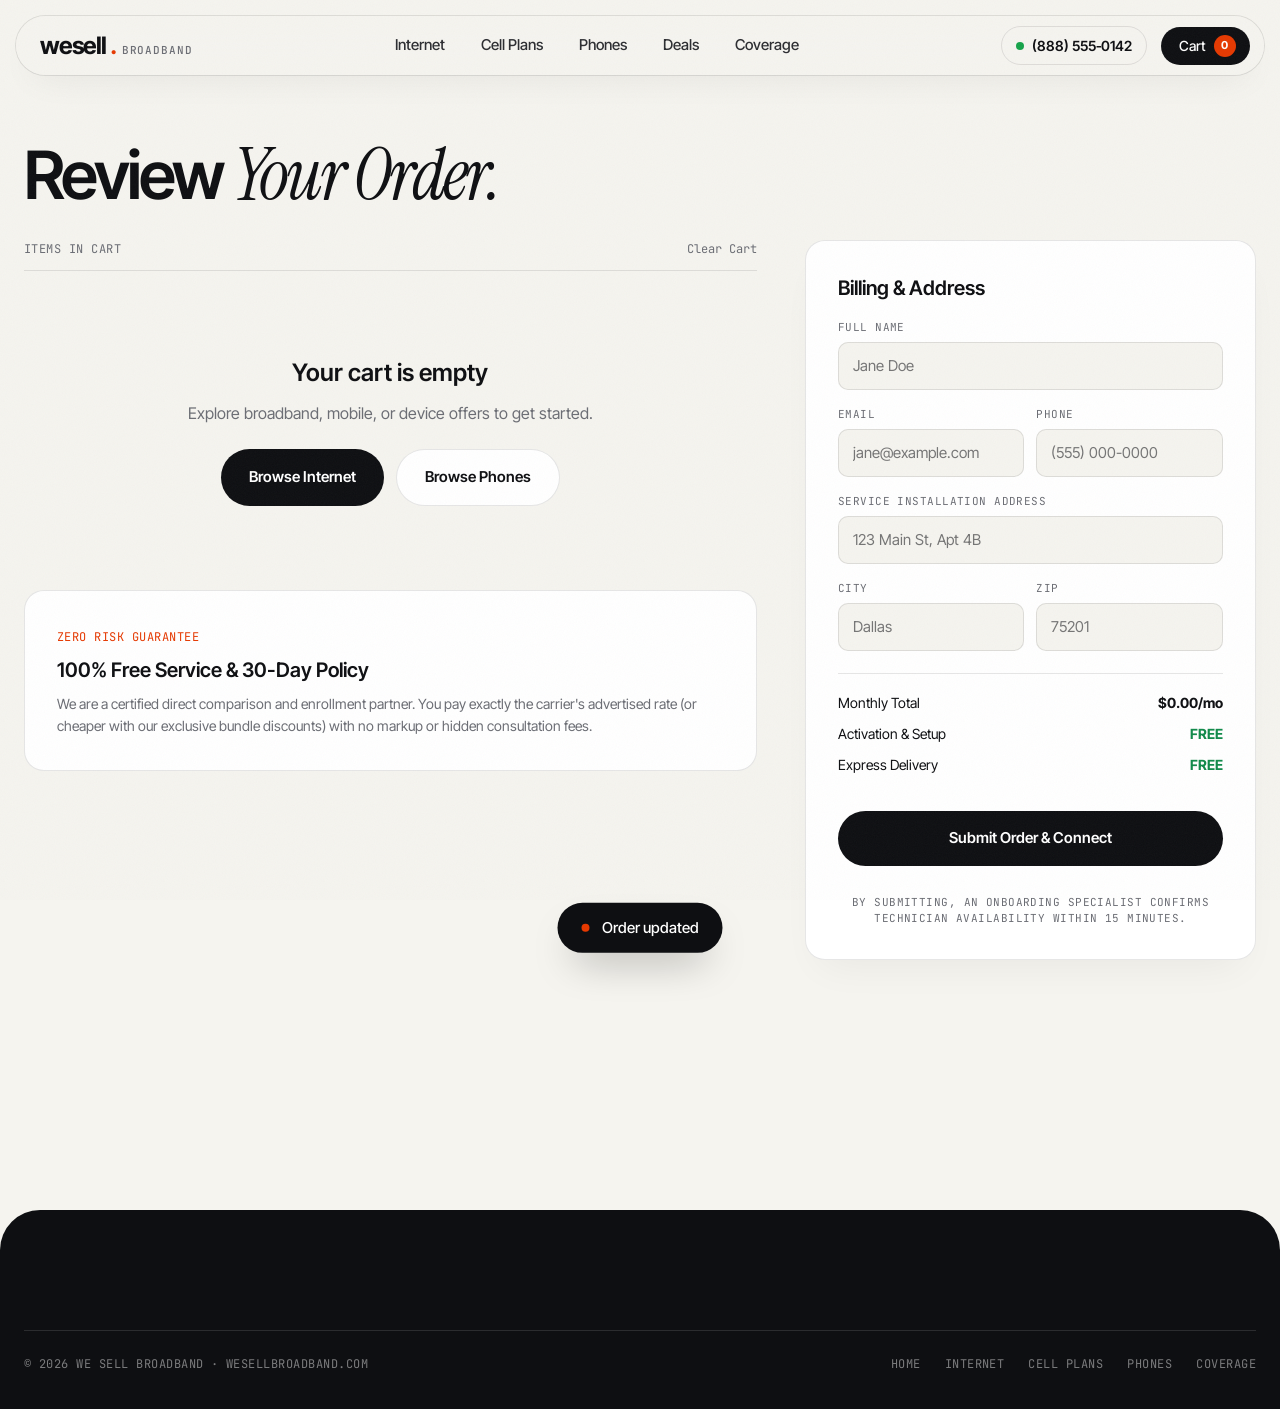
==== cart.html @ f15fb840 "Add full multi-page architecture: internet, mobile, phones, deals, coverage, and persistent checkout" ====
<!doctype html>
<html lang="en">
<head>
  <meta charset="utf-8">
  <meta name="viewport" content="width=device-width, initial-scale=1">
  <title>Your Order & Checkout | We Sell Broadband</title>
  <meta name="description" content="Review your selected internet, cell phone, and device orders. Complete online setup with free express shipping and zero activation fees.">
  <link rel="preconnect" href="https://fonts.googleapis.com">
  <link rel="preconnect" href="https://fonts.gstatic.com" crossorigin>
  <link href="https://fonts.googleapis.com/css2?family=Instrument+Serif:ital@0;1&family=Inter+Tight:wght@400;500;600;700&family=JetBrains+Mono:wght@400;500&display=swap" rel="stylesheet">
  <link rel="stylesheet" href="styles.css">
</head>
<body>
  <div class="cursor" aria-hidden="true"></div>

  <!-- NAV -->
  <header class="nav">
    <a class="logo" href="index.html" aria-label="We Sell Broadband home">wesell<span>.</span><small class="mono">broadband</small></a>
    <nav class="nav-links">
      <a href="internet.html">Internet</a>
      <a href="mobile.html">Cell Plans</a>
      <a href="phones.html">Phones</a>
      <a href="deals.html">Deals</a>
      <a href="coverage.html">Coverage</a>
    </nav>
    <div class="nav-actions">
      <a href="tel:+18885550142" class="call-link"><span class="live-dot"></span>(888) 555‑0142</a>
      <a href="cart.html" class="cart-btn active" aria-label="Cart"><span>Cart</span> <span class="cart-count">0</span></a>
    </div>
  </header>

  <main>
    <section class="section" style="padding-top: 140px; min-height: 85vh;">
      <div class="container">
        <h1 class="h2" style="margin-bottom: 30px;">Review <span class="serif">Your Order.</span></h1>
        
        <div class="checkout-grid">
          <!-- CART ITEMS -->
          <div class="cart-items-wrapper">
            <div class="cart-head mono">
              <span>Items In Cart</span>
              <button id="clearCartBtn" style="color:var(--muted); font-size:12px; cursor:pointer;">Clear Cart</button>
            </div>
            
            <div id="cartItemsList" class="cart-items-list"></div>
            
            <div id="cartEmptyState" class="cart-empty" style="display:none; text-align:center; padding: 60px 20px;">
              <h3 style="font-size:24px; font-weight:600; margin-bottom:10px;">Your cart is empty</h3>
              <p style="color:var(--muted); margin-bottom:24px;">Explore broadband, mobile, or device offers to get started.</p>
              <div style="display:flex; justify-content:center; gap:12px;">
                <a href="internet.html" class="btn btn-ink"><span>Browse Internet</span></a>
                <a href="phones.html" class="btn btn-light"><span>Browse Phones</span></a>
              </div>
            </div>

            <div class="guarantee-box">
              <span class="mono accent">Zero Risk Guarantee</span>
              <h4>100% Free Service & 30-Day Policy</h4>
              <p>We are a certified direct comparison and enrollment partner. You pay exactly the carrier's advertised rate (or cheaper with our exclusive bundle discounts) with no markup or hidden consultation fees.</p>
            </div>
          </div>

          <!-- CHECKOUT FORM & SUMMARY -->
          <div class="checkout-sidebar">
            <div class="checkout-card">
              <h3 style="font-size:20px; font-weight:600; margin-bottom:16px;">Billing & Address</h3>
              
              <form id="orderForm" class="checkout-form">
                <div class="input-group">
                  <label class="mono">Full Name</label>
                  <input type="text" required placeholder="Jane Doe">
                </div>
                <div class="input-row">
                  <div class="input-group">
                    <label class="mono">Email</label>
                    <input type="email" required placeholder="jane@example.com">
                  </div>
                  <div class="input-group">
                    <label class="mono">Phone</label>
                    <input type="tel" required placeholder="(555) 000-0000">
                  </div>
                </div>
                <div class="input-group">
                  <label class="mono">Service Installation Address</label>
                  <input type="text" required placeholder="123 Main St, Apt 4B">
                </div>
                <div class="input-row">
                  <div class="input-group">
                    <label class="mono">City</label>
                    <input type="text" required placeholder="Dallas">
                  </div>
                  <div class="input-group">
                    <label class="mono">ZIP</label>
                    <input type="text" required placeholder="75201" maxlength="5">
                  </div>
                </div>

                <div class="order-summary-box">
                  <div class="sum-row"><span>Monthly Total</span><b id="cartMonthlyTotal">$0.00/mo</b></div>
                  <div class="sum-row"><span>Activation & Setup</span><b style="color:var(--green);">FREE</b></div>
                  <div class="sum-row"><span>Express Delivery</span><b style="color:var(--green);">FREE</b></div>
                </div>

                <button type="submit" class="btn btn-ink full" style="margin-top:20px;">
                  <span>Submit Order & Connect</span>
                </button>
                <p class="mono muted" style="font-size:11px; text-align:center; margin-top:12px;">By submitting, an onboarding specialist confirms technician availability within 15 minutes.</p>
              </form>
            </div>
          </div>
        </div>
      </div>
    </section>
  </main>

  <!-- FOOTER -->
  <footer class="cta">
    <div class="container">
      <div class="footer-row mono">
        <span>© 2026 We Sell Broadband · wesellbroadband.com</span>
        <nav>
          <a href="index.html">Home</a>
          <a href="internet.html">Internet</a>
          <a href="mobile.html">Cell Plans</a>
          <a href="phones.html">Phones</a>
          <a href="coverage.html">Coverage</a>
        </nav>
      </div>
    </div>
  </footer>

  <div class="toast" role="status"><i></i><span id="toastText">Order updated</span></div>
  <script src="app.js"></script>
</body>
</html>
---- styles.css ----
:root {
  --bg: #F5F4EF;
  --bg-card: #FFFFFF;
  --ink: #0E0F12;
  --ink-secondary: #2C2D31;
  --muted: #6B6D74;
  --line: rgba(14, 15, 18, 0.1);
  --line-light: rgba(14, 15, 18, 0.05);
  --accent: #E63900;
  --accent-soft: rgba(230, 57, 0, 0.08);
  --accent-glow: rgba(230, 57, 0, 0.25);
  --blue: #1D58F6;
  --green: #108A4A;
  --ease: cubic-bezier(0.16, 1, 0.3, 1);
  --ease-bounce: cubic-bezier(0.34, 1.56, 0.64, 1);
  --r: 20px;
  --r-sm: 12px;
}

* { box-sizing: border-box; margin: 0; padding: 0; }
html { -webkit-font-smoothing: antialiased; scroll-behavior: smooth; }
body {
  background: var(--bg);
  color: var(--ink);
  font-family: 'Inter Tight', system-ui, -apple-system, sans-serif;
  font-size: 16px;
  line-height: 1.5;
  overflow-x: hidden;
}

body::after {
  content: ''; position: fixed; inset: 0; pointer-events: none; z-index: 999; opacity: 0.04;
  background-image: url("data:image/svg+xml,%3Csvg xmlns='http://www.w3.org/2000/svg' width='160' height='160'%3E%3Cfilter id='n'%3E%3CfeTurbulence type='fractalNoise' baseFrequency='.9' numOctaves='2' stitchTiles='stitch'/%3E%3C/filter%3E%3Crect width='100%25' height='100%25' filter='url(%23n)'/%3E%3C/svg%3E");
}

a { color: inherit; text-decoration: none; }
button { font: inherit; color: inherit; background: none; border: 0; cursor: pointer; }
input { font: inherit; color: inherit; }
::selection { background: var(--accent); color: #fff; }

.container { width: min(1280px, 100% - 48px); margin-inline: auto; }
.mono { font-family: 'JetBrains Mono', monospace; font-size: 12px; letter-spacing: 0.04em; text-transform: uppercase; }
.serif { font-family: 'Instrument Serif', Georgia, serif; font-style: italic; font-weight: 400; }
.muted { color: var(--muted); }
.accent { color: var(--accent); }

.eyebrow { display: inline-flex; align-items: center; gap: 10px; color: var(--muted); margin-bottom: 20px; }
.live-dot { width: 8px; height: 8px; border-radius: 50%; background: #16a34a; box-shadow: 0 0 0 0 rgba(22, 163, 74, 0.4); animation: pulse 2.2s infinite; }
@keyframes pulse {
  0% { box-shadow: 0 0 0 0 rgba(22, 163, 74, 0.5); }
  70% { box-shadow: 0 0 0 10px rgba(22, 163, 74, 0); }
  100% { box-shadow: 0 0 0 0 rgba(22, 163, 74, 0); }
}

[data-reveal] {
  opacity: 0;
  transform: translateY(28px);
  transition: opacity 0.85s var(--ease), transform 0.85s var(--ease);
  transition-delay: var(--d, 0s);
}
[data-reveal].in { opacity: 1; transform: translateY(0); }

.cursor {
  position: fixed; top: 0; left: 0; width: 10px; height: 10px; border-radius: 50%;
  background: var(--accent); pointer-events: none; z-index: 500; opacity: 0;
  transition: width 0.35s var(--ease), height 0.35s var(--ease), background 0.3s;
  mix-blend-mode: multiply;
}
.cursor.big { width: 44px; height: 44px; background: rgba(230, 57, 0, 0.15); mix-blend-mode: normal; }
@media (pointer: coarse) { .cursor { display: none; } }

/* ---------- NAV ---------- */
.nav {
  position: fixed; top: 16px; left: 50%; transform: translateX(-50%); z-index: 100;
  width: min(1280px, 100% - 32px); display: flex; align-items: center; justify-content: space-between;
  padding: 10px 14px 10px 24px; border-radius: 999px;
  background: rgba(245, 244, 239, 0.7);
  backdrop-filter: blur(16px); -webkit-backdrop-filter: blur(16px);
  box-shadow: 0 0 0 1px var(--line), 0 16px 36px -16px rgba(0, 0, 0, 0.08);
  transition: transform 0.5s var(--ease), background 0.3s;
}
.nav.hidden { transform: translate(-50%, -150%); }
.logo { font-weight: 700; font-size: 24px; letter-spacing: -0.05em; display: inline-flex; align-items: baseline; gap: 4px; }
.logo span { color: var(--accent); }
.logo small { font-size: 11px; color: var(--muted); font-weight: 500; letter-spacing: 0.08em; padding-left: 2px; }
.nav-links { display: flex; gap: 4px; }
.nav-links a { padding: 8px 16px; border-radius: 999px; font-weight: 500; font-size: 15px; color: var(--ink-secondary); transition: all 0.2s; }
.nav-links a:hover, .nav-links a.active { background: rgba(14, 15, 18, 0.06); color: var(--ink); font-weight: 600; }
.nav-actions { display: flex; align-items: center; gap: 14px; }
.call-link { display: inline-flex; align-items: center; gap: 8px; font-size: 14px; font-weight: 600; color: var(--ink); padding: 8px 14px; border-radius: 999px; border: 1px solid var(--line); transition: border-color 0.2s, background 0.2s; }
.call-link:hover { border-color: var(--ink); background: rgba(14, 15, 18, 0.04); }
.cart-btn { display: inline-flex; align-items: center; gap: 8px; background: var(--ink); color: #fff; padding: 8px 14px 8px 18px; border-radius: 999px; font-weight: 500; font-size: 14px; transition: transform 0.2s; }
.cart-btn:hover { transform: scale(1.02); }
.cart-count { display: inline-grid; place-items: center; min-width: 22px; height: 22px; border-radius: 999px; background: var(--accent); color: #fff; font-size: 11px; font-weight: 700; }
.cart-count.bump { animation: bump 0.5s var(--ease-bounce); }
@keyframes bump { 50% { transform: scale(1.6); } }

/* ---------- BUTTONS ---------- */
.btn {
  display: inline-flex; align-items: center; justify-content: center; gap: 10px;
  padding: 16px 28px; border-radius: 999px; font-weight: 600; font-size: 15px; white-space: nowrap;
  position: relative; overflow: hidden; isolation: isolate;
  transition: transform 0.3s var(--ease), box-shadow 0.3s var(--ease), color 0.3s;
}
.btn::before {
  content: ''; position: absolute; inset: 0; z-index: -1;
  background: var(--accent); border-radius: inherit;
  transform: translateY(102%); transition: transform 0.45s var(--ease);
}
.btn:hover::before { transform: translateY(0); }
.btn-ink { background: var(--ink); color: #fff; }
.btn-ink:hover { color: #fff; box-shadow: 0 12px 28px -10px rgba(0, 0, 0, 0.35); }
.btn-light { background: #fff; color: var(--ink); border: 1px solid var(--line); }
.btn-light:hover { color: #fff; border-color: var(--accent); }
.btn-ghost { background: transparent; color: #fff; border: 1px solid rgba(255, 255, 255, 0.25); }
.btn-ghost:hover { border-color: #fff; background: rgba(255, 255, 255, 0.08); }
.btn.full { width: 100%; }
.btn.added::before { transform: translateY(0); background: var(--green); }
.btn.added { color: #fff; }

/* ---------- PAGE HEROS ---------- */
.page-hero { padding: 160px 0 60px; }
.page-hero .h1 { font-size: clamp(48px, 6.8vw, 96px); line-height: 0.96; letter-spacing: -0.05em; font-weight: 600; margin: 6px 0 24px; }
.page-hero .lead { font-size: 20px; line-height: 1.5; color: var(--muted); max-width: 680px; margin-bottom: 32px; }

/* Hero Section */
.hero { padding: 150px 0 80px; min-height: 92vh; display: flex; align-items: center; }
.hero-title { font-size: clamp(52px, 8.8vw, 138px); line-height: 0.94; letter-spacing: -0.055em; font-weight: 600; margin: 4px 0 44px; }
.hero-title .line { display: block; overflow: hidden; padding-bottom: 0.08em; }
.hero-title .w { display: inline-block; transform: translateY(115%); transition: transform 1.1s var(--ease); }
.hero-title .line:nth-child(2) .w { transition-delay: 0.12s; }
.loaded .hero-title .w { transform: translateY(0); }

.rotator {
  position: relative; display: inline-block; line-height: 1; white-space: nowrap;
  color: var(--accent); font-size: 1.08em;
  clip-path: inset(-0.1em -0.3em -0.15em -0.1em);
  transition: width 0.65s var(--ease);
}
.rot-sizer { visibility: hidden; display: inline-block; width: 0; overflow: visible; }
.rotator .rw { position: absolute; left: 0; top: 0; white-space: nowrap; padding-right: 0.06em; transform: translateY(115%); transition: transform 0.75s var(--ease); }
.rotator .rw.is-active { transform: translateY(0); }
.rotator .rw.is-exit { transform: translateY(-115%); }
.rotator .rw:not(.is-active):not(.is-exit) { transition: none; }

.hero-grid { display: grid; grid-template-columns: 1.15fr 0.85fr; gap: 56px; align-items: center; }
.lead { font-size: 20px; line-height: 1.5; color: var(--muted); max-width: 520px; margin-bottom: 30px; font-weight: 400; }
.address {
  display: flex; align-items: center; gap: 8px; max-width: 580px;
  background: var(--bg-card); border: 1px solid var(--line); border-radius: 999px; padding: 7px;
  box-shadow: 0 16px 36px -16px rgba(0, 0, 0, 0.08);
  transition: box-shadow 0.3s, border-color 0.3s;
}
.address.address-lg { max-width: 680px; }
.address:focus-within { border-color: var(--ink); box-shadow: 0 0 0 4px var(--accent-glow), 0 20px 40px -16px rgba(0,0,0,0.12); }
.address .pin { margin-left: 14px; color: var(--accent); flex-shrink: 0; }
.address input { flex: 1; min-width: 0; border: 0; background: transparent; padding: 0 14px; outline: none; font-size: 16px; font-weight: 500; }
.address input::placeholder { color: #9C9EA4; font-weight: 400; }
.hero-proof { display: flex; flex-wrap: wrap; gap: 10px; color: var(--muted); margin-top: 18px; }
.hero-proof span { border: 1px solid var(--line); background: rgba(255, 255, 255, 0.6); border-radius: 999px; padding: 6px 14px; font-size: 11px; }

/* Results card */
.results-card {
  background: var(--ink); color: #fff; border-radius: 28px; padding: 28px;
  position: relative; overflow: hidden; box-shadow: 0 30px 60px -20px rgba(0, 0, 0, 0.4);
}
.results-card::before {
  content: ''; position: absolute; width: 280px; height: 280px; right: -70px; top: -100px;
  background: radial-gradient(circle, var(--accent-glow), transparent 70%); pointer-events: none;
}
.rc-head { display: flex; justify-content: space-between; align-items: center; color: rgba(255, 255, 255, 0.6); margin-bottom: 12px; }
.rc-head b { color: #fff; }
.rc-bar { height: 3px; background: rgba(255, 255, 255, 0.1); border-radius: 3px; overflow: hidden; margin-bottom: 20px; }
.rc-bar i { display: block; height: 100%; width: 35%; background: var(--accent); border-radius: 3px; animation: rcScan 2.4s ease-in-out infinite alternate; }
@keyframes rcScan { 0% { transform: translateX(0); width: 25%; } 100% { transform: translateX(250%); width: 45%; } }
.rc-list { display: grid; gap: 10px; }
.rc-item {
  display: flex; align-items: center; justify-content: space-between;
  background: rgba(255, 255, 255, 0.06); border: 1px solid rgba(255, 255, 255, 0.08);
  border-radius: 16px; padding: 14px 16px; transition: background 0.2s, transform 0.2s;
  animation: rcIn 0.5s var(--ease) backwards; animation-delay: calc(var(--i) * 80ms);
}
@keyframes rcIn { from { opacity: 0; transform: translateY(16px); } }
.rc-item:hover { background: rgba(255, 255, 255, 0.12); transform: translateX(4px); }
.rc-prov { display: flex; align-items: center; gap: 12px; }
.rc-badge { width: 36px; height: 36px; border-radius: 10px; background: #fff; color: var(--ink); display: grid; place-items: center; font-weight: 700; font-size: 13px; }
.rc-name { font-weight: 600; font-size: 15px; }
.rc-sub { font-size: 12px; color: rgba(255, 255, 255, 0.5); }
.rc-price { text-align: right; }
.rc-price b { font-size: 18px; font-weight: 600; }
.rc-price span { font-size: 12px; color: rgba(255, 255, 255, 0.5); }

/* Marquee */
.marquee { border-block: 1px solid var(--line); overflow: hidden; padding: 22px 0; background: rgba(255, 255, 255, 0.4); }
.marquee-track { display: flex; width: max-content; animation: marq 42s linear infinite; }
.marquee:hover .marquee-track { animation-play-state: paused; }
.marquee-track span {
  display: inline-flex; align-items: center;
  font-size: clamp(22px, 2.8vw, 38px); font-weight: 500; letter-spacing: -0.03em;
  white-space: nowrap; padding-right: 48px; color: var(--ink-secondary);
}
.marquee-track span::after { content: '✦'; color: var(--accent); font-size: 0.5em; margin-left: 48px; }
@keyframes marq { to { transform: translateX(-50%); } }

/* Section & Comparison */
.section { padding: 130px 0; }
.section-head { display: flex; justify-content: space-between; align-items: flex-end; gap: 32px; flex-wrap: wrap; margin-bottom: 48px; }
.h2 { font-size: clamp(38px, 5.2vw, 80px); line-height: 0.98; letter-spacing: -0.045em; font-weight: 600; max-width: 14ch; }
.h2 .serif { font-size: 1.08em; }

.compare-tools { display: flex; justify-content: space-between; align-items: center; gap: 20px; flex-wrap: wrap; margin-bottom: 24px; }
.chips { display: flex; gap: 8px; flex-wrap: wrap; }
.chip { padding: 8px 16px; border-radius: 999px; font-size: 14px; font-weight: 500; background: var(--bg-card); border: 1px solid var(--line); transition: all 0.2s; }
.chip:hover { border-color: var(--ink); }
.chip.on { background: var(--ink); color: #fff; border-color: var(--ink); }

.sort { display: flex; align-items: center; gap: 8px; color: var(--muted); font-size: 12px; }
.sort button { padding: 6px 12px; border-radius: 999px; border: 1px solid transparent; color: var(--muted); transition: all 0.2s; }
.sort button:hover { color: var(--ink); }
.sort button.on { color: var(--ink); border-color: var(--line); background: var(--bg-card); font-weight: 600; }

.rows-head {
  display: grid; grid-template-columns: 2.2fr 1fr 1.3fr 1.2fr 1.2fr; gap: 16px;
  padding: 12px 24px; color: var(--muted); font-size: 11px; border-bottom: 1px solid var(--line);
}
.rows { display: grid; gap: 10px; margin-top: 10px; }
.row-card {
  display: grid; grid-template-columns: 2.2fr 1fr 1.3fr 1.2fr 1.2fr; gap: 16px; align-items: center;
  background: var(--bg-card); border: 1px solid var(--line); border-radius: var(--r-sm);
  padding: 22px 24px; transition: transform 0.3s var(--ease), box-shadow 0.3s var(--ease), border-color 0.2s;
  animation: rowIn 0.5s var(--ease) backwards; animation-delay: calc(var(--i) * 50ms);
}
@keyframes rowIn { from { opacity: 0; transform: translateY(14px); } }
.row-card:hover { transform: translateY(-2px); box-shadow: 0 16px 36px -12px rgba(0, 0, 0, 0.08); border-color: rgba(14, 15, 18, 0.2); }
.row-card.highlight { border-color: var(--accent); background: linear-gradient(to right, #fff, rgba(230, 57, 0, 0.02)); }

.prov-cell { display: flex; align-items: center; gap: 16px; }
.prov-logo {
  width: 44px; height: 44px; border-radius: 12px; background: var(--bg);
  border: 1px solid var(--line); display: grid; place-items: center;
  font-weight: 700; font-size: 15px; color: var(--ink); flex-shrink: 0;
}
.prov-meta h3 { font-size: 18px; font-weight: 600; letter-spacing: -0.02em; display: flex; align-items: center; gap: 8px; }
.badge-tag { font-size: 11px; padding: 2px 8px; border-radius: 999px; background: var(--accent); color: #fff; font-weight: 600; }
.prov-meta p { font-size: 13px; color: var(--muted); }
.type-cell { font-size: 14px; font-weight: 500; color: var(--ink-secondary); }
.speed-cell b { font-size: 18px; font-weight: 600; letter-spacing: -0.02em; }
.speed-cell span { display: block; font-size: 12px; color: var(--muted); }
.price-cell b { font-size: 26px; font-weight: 600; letter-spacing: -0.04em; }
.price-cell span { font-size: 13px; color: var(--muted); }
.action-cell { display: flex; justify-content: flex-end; }
.fine { margin-top: 24px; color: var(--muted); font-size: 11px; text-align: center; }

/* Phone Catalog Page Grid */
.phones-grid-page {
  display: grid; grid-template-columns: repeat(auto-fill, minmax(320px, 1fr)); gap: 24px;
}
.phones-grid-page .phone-card {
  width: 100%; background: var(--bg-card); color: var(--ink); border: 1px solid var(--line);
}
.phones-grid-page .phone-card:hover { box-shadow: 0 20px 40px -16px rgba(0, 0, 0, 0.1); border-color: var(--ink); }
.phones-grid-page .phone-card .brand { color: var(--muted); }
.phones-grid-page .phone-card .phone-price span { color: var(--muted); }
.phones-grid-page .phone-card .btn-light { background: var(--ink); color: #fff; border: 0; }

/* Horizontal Phones section (Homepage) */
.phones { position: relative; background: var(--ink); color: #fff; }
.phones-sticky { position: sticky; top: 0; height: 100vh; overflow: hidden; display: flex; flex-direction: column; justify-content: center; gap: 40px; }
.phones-head { display: flex; justify-content: space-between; align-items: flex-end; gap: 40px; }
.phones .eyebrow { color: rgba(255, 255, 255, 0.5); }
.phones-meta { display: grid; gap: 12px; justify-items: end; color: rgba(255, 255, 255, 0.5); }
.progress { width: 220px; height: 2px; background: rgba(255, 255, 255, 0.15); overflow: hidden; border-radius: 2px; }
.progress span { display: block; height: 100%; background: var(--accent); transform-origin: left; transform: scaleX(0); }
.phones-track { display: flex; gap: 20px; width: max-content; padding-left: max(24px, calc((100vw - 1280px) / 2)); padding-right: 24px; will-change: transform; }
.phone-card {
  width: 330px; flex: none; background: #18191C; border: 1px solid rgba(255, 255, 255, 0.08);
  border-radius: var(--r); overflow: hidden; transition: border-color 0.3s, transform 0.4s var(--ease);
}
.phone-card:hover { border-color: rgba(255, 255, 255, 0.25); }
.phone-stage {
  height: 290px; display: grid; place-items: center; position: relative; perspective: 900px;
  background: radial-gradient(circle at 50% 62%, color-mix(in srgb, var(--body) 40%, transparent), transparent 62%);
  transition: background 0.6s;
}
.phone-float { animation: float 6s ease-in-out infinite; }
.phone-card:nth-child(2n) .phone-float { animation-delay: -3s; }
@keyframes float { 50% { transform: translateY(-10px); } }
.phone {
  width: 128px; height: 254px; border-radius: 30px; padding: 6px; background: var(--body);
  box-shadow: inset 0 0 0 1.5px rgba(255, 255, 255, 0.28), inset 0 -8px 16px rgba(0, 0, 0, 0.2), 0 40px 50px -24px rgba(0, 0, 0, 0.8);
  transform: rotateY(var(--ry, -14deg)) rotateX(var(--rx, 4deg));
  transition: transform 0.5s var(--ease), background 0.6s;
}
.screen { width: 100%; height: 100%; border-radius: 24px; position: relative; overflow: hidden; background: linear-gradient(165deg, var(--s1), var(--s2)); }
.screen::after { content: ''; position: absolute; inset: 0; background: linear-gradient(115deg, rgba(255, 255, 255, 0.28), transparent 42%); }
.island { position: absolute; top: 8px; left: 50%; transform: translateX(-50%); width: 36px; height: 11px; background: #000; border-radius: 999px; z-index: 1; }
.time { position: absolute; top: 40px; width: 100%; text-align: center; color: #fff; font-weight: 600; font-size: 30px; letter-spacing: -0.04em; }
.badge { position: absolute; top: 16px; left: 16px; background: var(--accent); color: #fff; padding: 5px 10px; border-radius: 999px; z-index: 2; }
.phone-info { padding: 22px; display: grid; gap: 10px; }
.brand { color: rgba(255, 255, 255, 0.45); }
.phone-info h3 { font-size: 22px; letter-spacing: -0.03em; font-weight: 600; }
.swatches { display: flex; gap: 10px; }
.swatches button { width: 20px; height: 20px; border-radius: 50%; background: var(--c); box-shadow: 0 0 0 2px #18191C, 0 0 0 3px rgba(255, 255, 255, 0.15); transition: transform 0.2s; }
.swatches button:hover { transform: scale(1.15); }
.swatches button.on { box-shadow: 0 0 0 2px #18191C, 0 0 0 3.5px #fff; }
.phone-price { display: flex; justify-content: space-between; align-items: baseline; margin: 4px 0 8px; }
.phone-price b { font-size: 26px; letter-spacing: -0.04em; font-weight: 600; }
.phone-price span { color: rgba(255, 255, 255, 0.5); font-size: 13px; }
.phone-price .mono { font-size: 12px; }

/* Deals Grid */
.deals-grid { display: grid; grid-template-columns: repeat(auto-fit, minmax(360px, 1fr)); gap: 32px; }
.deal-card {
  background: var(--bg-card); border: 1px solid var(--line); border-radius: var(--r);
  padding: 36px 32px; position: relative; display: flex; flex-direction: column; justify-content: space-between; gap: 20px;
  transition: transform 0.3s var(--ease), box-shadow 0.3s var(--ease);
}
.deal-card:hover { transform: translateY(-4px); box-shadow: 0 20px 44px -16px rgba(0, 0, 0, 0.1); }
.deal-card.featured-deal { border-color: var(--accent); background: linear-gradient(170deg, #fff 70%, rgba(230, 57, 0, 0.05)); }
.deal-badge { position: absolute; top: 20px; right: 24px; padding: 4px 12px; border-radius: 999px; background: var(--accent); color: #fff; font-size: 11px; }
.deal-card h3 { font-size: 24px; font-weight: 600; letter-spacing: -0.03em; }
.deal-card p { color: var(--muted); font-size: 15px; line-height: 1.6; }
.deal-pricing { display: flex; gap: 24px; align-items: flex-end; padding: 16px 0; border-top: 1px solid var(--line); border-bottom: 1px solid var(--line); }
.strikethrough { text-decoration: line-through; color: var(--muted); font-size: 18px; font-weight: 500; }
.deal-price { font-size: 34px; font-weight: 700; letter-spacing: -0.04em; color: var(--accent); }
.deal-price span { font-size: 15px; font-weight: 500; color: var(--muted); }

/* Coverage Page */
.coverage-page-grid { display: grid; grid-template-columns: 1.3fr 0.8fr; gap: 48px; align-items: start; }
.map-large { position: relative; aspect-ratio: 1.3; background: var(--bg-card); border-radius: 28px; border: 1px solid var(--line); overflow: hidden; }
.coverage-details { background: var(--bg-card); border: 1px solid var(--line); border-radius: var(--r); padding: 32px; }
.network-cards { display: grid; gap: 14px; }
.net-card { padding: 18px; border: 1px solid var(--line); border-radius: 14px; }
.net-head { display: flex; justify-content: space-between; align-items: center; margin-bottom: 6px; }
.net-head b { font-size: 17px; }
.net-card p { font-size: 13px; color: var(--muted); }

/* Cart & Checkout */
.checkout-grid { display: grid; grid-template-columns: 1.3fr 0.8fr; gap: 48px; align-items: start; }
.cart-items-wrapper { display: grid; gap: 24px; }
.cart-head { display: flex; justify-content: space-between; align-items: center; padding-bottom: 12px; border-bottom: 1px solid var(--line); color: var(--muted); }
.cart-items-list { display: grid; gap: 14px; }
.cart-item-card {
  display: flex; justify-content: space-between; align-items: center;
  background: var(--bg-card); border: 1px solid var(--line); border-radius: 16px; padding: 20px 24px;
}
.cart-item-info h4 { font-size: 18px; font-weight: 600; }
.cart-item-info span { font-size: 13px; color: var(--muted); }
.cart-item-actions { display: flex; align-items: center; gap: 20px; }
.cart-item-actions b { font-size: 20px; font-weight: 600; }
.cart-item-del { color: #dc2626; font-size: 13px; cursor: pointer; text-decoration: underline; }

.guarantee-box { background: var(--bg-card); border: 1px solid var(--line); border-radius: var(--r); padding: 32px; }
.guarantee-box h4 { font-size: 20px; font-weight: 600; margin: 8px 0; }
.guarantee-box p { color: var(--muted); font-size: 14px; line-height: 1.6; }

.checkout-sidebar { position: sticky; top: 100px; }
.checkout-card { background: var(--bg-card); border: 1px solid var(--line); border-radius: var(--r); padding: 32px; box-shadow: 0 20px 40px -16px rgba(0,0,0,0.06); }
.checkout-form { display: grid; gap: 16px; }
.input-row { display: grid; grid-template-columns: 1fr 1fr; gap: 12px; }
.input-group label { display: block; font-size: 11px; margin-bottom: 6px; color: var(--muted); }
.input-group input {
  width: 100%; border: 1px solid var(--line); border-radius: 10px; padding: 12px 14px; font-size: 15px; background: var(--bg); outline: none; transition: border-color 0.2s;
}
.input-group input:focus { border-color: var(--ink); background: #fff; }
.order-summary-box { border-top: 1px solid var(--line); padding-top: 18px; margin-top: 6px; display: grid; gap: 10px; }
.order-summary-box .sum-row { display: flex; justify-content: space-between; font-size: 14px; }

/* Info Banner & Perks */
.info-banner { background: var(--bg-card); border: 1px solid var(--line); border-radius: var(--r); padding: 40px; }
.info-grid { display: grid; grid-template-columns: 1.2fr 0.8fr; gap: 40px; align-items: center; }
.info-badges { display: grid; gap: 14px; }
.badge-card { background: var(--bg); border: 1px solid var(--line); border-radius: 14px; padding: 16px 20px; display: flex; align-items: center; justify-content: space-between; }
.badge-card b { font-size: 22px; font-weight: 700; color: var(--accent); }
.badge-card span { font-size: 14px; font-weight: 500; }

.perks-grid { display: grid; grid-template-columns: repeat(3, 1fr); gap: 24px; }
.perk-box { background: var(--bg-card); border: 1px solid var(--line); border-radius: 18px; padding: 32px 28px; }
.perk-box h4 { font-size: 20px; font-weight: 600; margin: 10px 0 8px; }
.perk-box p { color: var(--muted); font-size: 14px; line-height: 1.6; }

/* Footer */
.cta { background: var(--ink); color: #fff; padding: 120px 0 36px; margin-top: 120px; border-radius: 40px 40px 0 0; overflow: hidden; }
.cta-row { display: flex; justify-content: space-between; align-items: flex-end; gap: 40px; flex-wrap: wrap; }
.cta-actions { display: flex; gap: 14px; flex-wrap: wrap; }
.wordmark { display: flex; overflow: hidden; font-size: clamp(100px, 24vw, 380px); font-weight: 700; letter-spacing: -0.075em; line-height: 0.78; margin: 80px 0 40px; }
.wordmark span { display: inline-block; transform: translateY(105%); transition: transform 1.2s var(--ease); }
.wordmark.in span, .wordmark span { transform: translateY(0); }
.wordmark .dot { color: var(--accent); }
.footer-row { display: flex; justify-content: space-between; gap: 20px; flex-wrap: wrap; color: rgba(255, 255, 255, 0.45); border-top: 1px solid rgba(255, 255, 255, 0.12); padding-top: 24px; font-size: 12px; }
.footer-row nav { display: flex; gap: 24px; }
.footer-row a:hover { color: #fff; }

.toast {
  position: fixed; bottom: 28px; left: 50%; z-index: 200; transform: translate(-50%, 160%);
  display: flex; align-items: center; gap: 12px; padding: 14px 24px; border-radius: 999px;
  background: var(--ink); color: #fff; font-weight: 500; font-size: 15px;
  box-shadow: 0 20px 40px -16px rgba(0, 0, 0, 0.4); transition: transform 0.5s var(--ease);
}
.toast.show { transform: translate(-50%, 0); }
.toast i { width: 8px; height: 8px; border-radius: 50%; background: var(--accent); }

@media (max-width: 1024px) {
  .nav-links { display: none; }
  .hero-grid, .coverage-page-grid, .checkout-grid, .info-grid, .perks-grid { grid-template-columns: 1fr; gap: 36px; }
  .rows-head { display: none; }
  .row-card { grid-template-columns: 1fr 1fr; gap: 16px; padding: 20px; }
  .prov-cell { grid-column: span 2; }
  .action-cell { grid-column: span 2; justify-content: stretch; }
  .action-cell .btn { width: 100%; }
}
@media (max-width: 640px) {
  .container { width: calc(100% - 32px); }
  .call-link { display: none; }
  .address { flex-direction: column; align-items: stretch; border-radius: 20px; padding: 10px; }
  .address input { padding: 12px 14px; }
  .row-card { grid-template-columns: 1fr; }
  .prov-cell, .action-cell { grid-column: span 1; }
  .input-row { grid-template-columns: 1fr; }
}
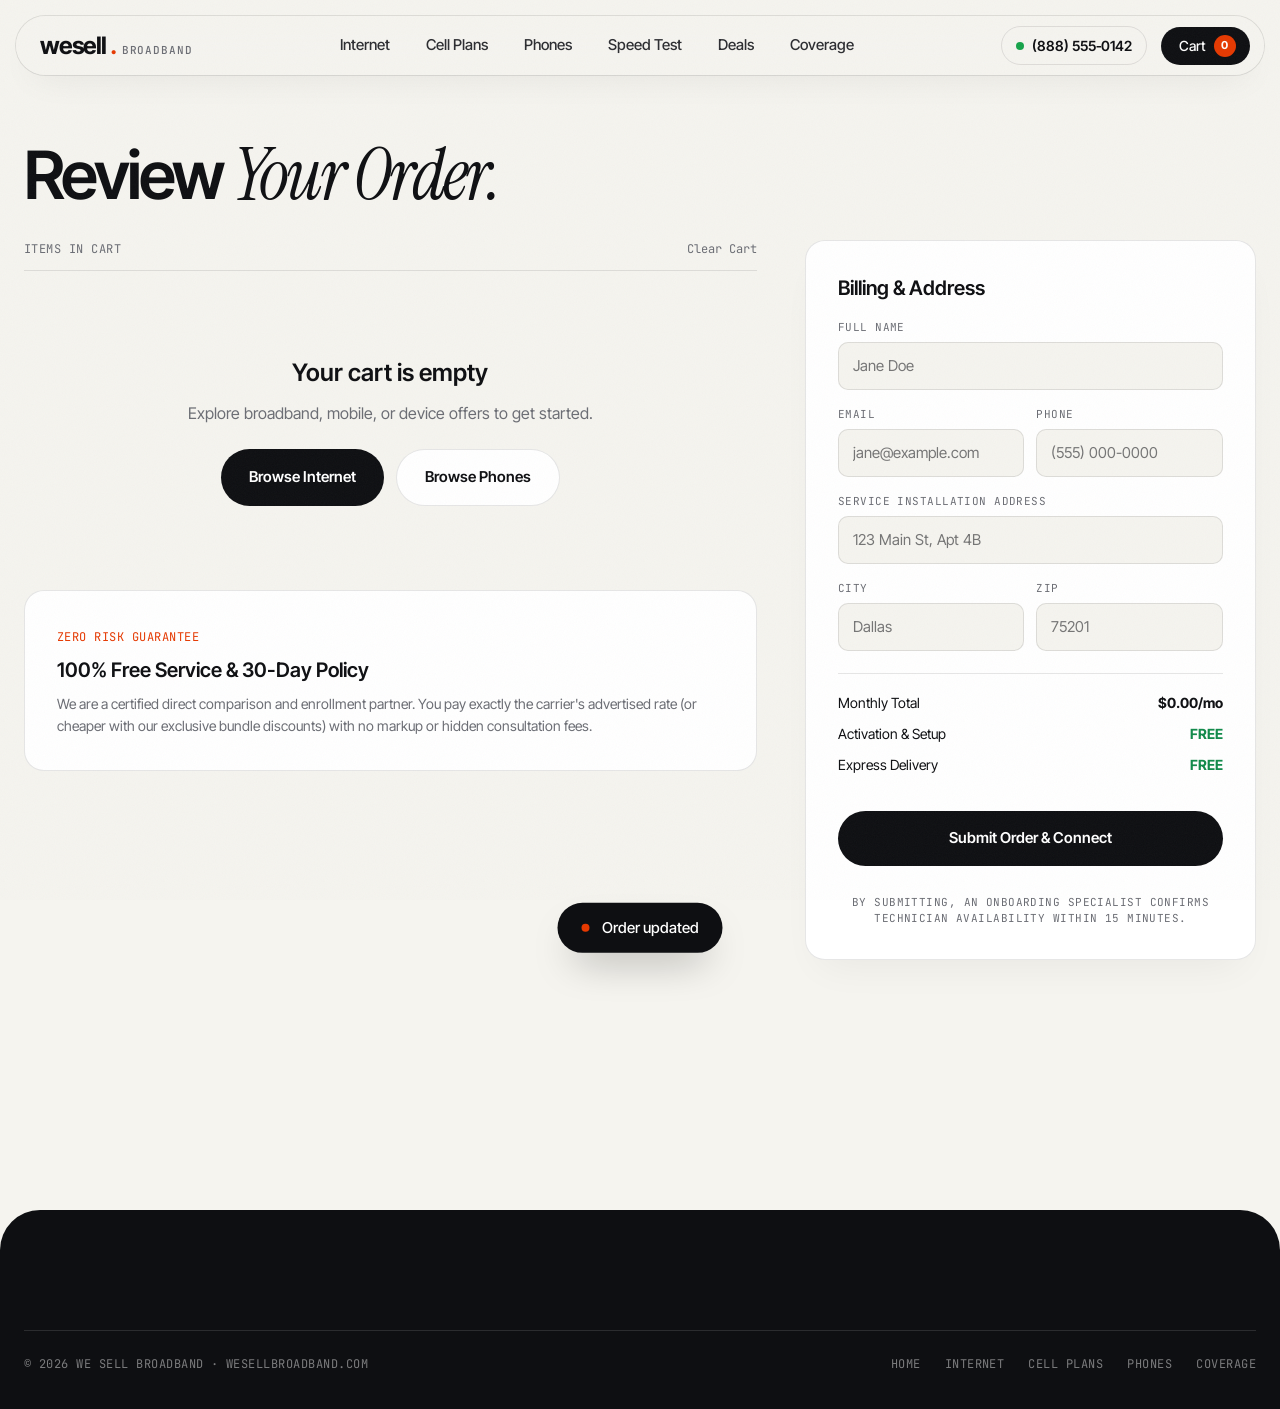
==== commit f350fc55: "Add accurate free speed test tab and real CDN payload measurement engine" ====
--- a/cart.html
+++ b/cart.html
@@ -20,6 +20,7 @@
       <a href="internet.html">Internet</a>
       <a href="mobile.html">Cell Plans</a>
       <a href="phones.html">Phones</a>
+      <a href="speedtest.html">Speed Test</a>
       <a href="deals.html">Deals</a>
       <a href="coverage.html">Coverage</a>
     </nav>
@@ -133,3 +134,4 @@
   <script src="app.js"></script>
 </body>
 </html>
+
--- a/styles.css
+++ b/styles.css
@@ -418,3 +418,192 @@
   .prov-cell, .action-cell { grid-column: span 1; }
   .input-row { grid-template-columns: 1fr; }
 }
+
+
+/* ---------- SPEED TEST BENCH ---------- */
+.speedtest-station {
+  background: var(--bg-card);
+  border: 1px solid var(--line);
+  border-radius: var(--r);
+  padding: 48px 40px;
+  box-shadow: 0 24px 60px -20px rgba(0, 0, 0, 0.08);
+  position: relative;
+  overflow: hidden;
+}
+.speedtest-station::before {
+  content: ''; position: absolute; width: 320px; height: 320px; top: -100px; left: 50%; transform: translateX(-50%);
+  background: radial-gradient(circle, var(--accent-glow), transparent 70%); pointer-events: none; opacity: 0.6;
+}
+.st-gauge-wrapper {
+  position: relative;
+  max-width: 440px;
+  margin: 0 auto 36px;
+  text-align: center;
+}
+.st-svg {
+  width: 100%;
+  height: auto;
+  display: block;
+  overflow: visible;
+}
+.st-track {
+  fill: none;
+  stroke: rgba(14, 15, 18, 0.08);
+  stroke-width: 14;
+  stroke-linecap: round;
+}
+.st-fill {
+  fill: none;
+  stroke: var(--accent);
+  stroke-width: 14;
+  stroke-linecap: round;
+  stroke-dasharray: 100;
+  stroke-dashoffset: 100;
+  transition: stroke-dashoffset 0.1s linear, stroke 0.3s;
+  filter: drop-shadow(0 0 10px rgba(230, 57, 0, 0.5));
+}
+.st-fill.uploading {
+  stroke: var(--blue);
+  filter: drop-shadow(0 0 10px rgba(29, 88, 246, 0.5));
+}
+.st-center-readout {
+  position: absolute;
+  left: 0; right: 0; bottom: 0;
+  display: flex;
+  flex-direction: column;
+  align-items: center;
+  justify-content: flex-end;
+}
+.st-phase-label {
+  font-size: 13px;
+  color: var(--muted);
+  letter-spacing: 0.06em;
+  margin-bottom: 2px;
+}
+.st-num-box {
+  display: flex;
+  align-items: baseline;
+  gap: 6px;
+}
+.st-num-box span {
+  font-size: clamp(54px, 7vw, 76px);
+  font-weight: 700;
+  letter-spacing: -0.06em;
+  line-height: 1;
+  font-variant-numeric: tabular-nums;
+  color: var(--ink);
+}
+.st-num-box small {
+  font-size: 16px;
+  font-weight: 600;
+  color: var(--muted);
+}
+.st-sub-status {
+  font-size: 13px;
+  color: var(--muted);
+  margin-top: 6px;
+}
+
+.st-metrics-grid {
+  display: grid;
+  grid-template-columns: repeat(4, 1fr);
+  gap: 16px;
+  border-top: 1px solid var(--line);
+  border-bottom: 1px solid var(--line);
+  padding: 24px 0;
+  margin-bottom: 32px;
+}
+.st-metric-box {
+  text-align: center;
+  border-right: 1px solid var(--line);
+}
+.st-metric-box:last-child {
+  border-right: 0;
+}
+.st-metric-val {
+  margin-top: 6px;
+  display: flex;
+  align-items: baseline;
+  justify-content: center;
+  gap: 4px;
+}
+.st-metric-val b {
+  font-size: 28px;
+  font-weight: 700;
+  letter-spacing: -0.03em;
+  font-variant-numeric: tabular-nums;
+}
+.st-metric-val small {
+  color: var(--muted);
+  font-size: 12px;
+}
+
+.st-controls {
+  display: flex;
+  flex-direction: column;
+  align-items: center;
+  gap: 16px;
+}
+.btn-large {
+  padding: 18px 48px;
+  font-size: 17px;
+  font-weight: 700;
+  box-shadow: 0 16px 32px -10px rgba(0, 0, 0, 0.25);
+}
+.st-server-info {
+  display: flex;
+  gap: 20px;
+  color: var(--muted);
+  font-size: 11px;
+}
+.st-server-info b {
+  color: var(--ink);
+}
+
+.st-verdict {
+  margin-top: 36px;
+  padding: 28px;
+  background: var(--bg);
+  border: 1px solid var(--line);
+  border-radius: var(--r-sm);
+  animation: rowIn 0.5s var(--ease);
+}
+.st-verdict-head {
+  display: flex;
+  align-items: center;
+  justify-content: space-between;
+}
+.st-verdict-head h3 {
+  font-size: 22px;
+  font-weight: 600;
+  letter-spacing: -0.02em;
+}
+.st-verdict-actions {
+  display: flex;
+  gap: 12px;
+  flex-wrap: wrap;
+}
+
+.speed-faq-grid {
+  display: grid;
+  grid-template-columns: repeat(3, 1fr);
+  gap: 24px;
+}
+
+@media (max-width: 768px) {
+  .st-metrics-grid {
+    grid-template-columns: repeat(2, 1fr);
+    gap: 20px;
+  }
+  .st-metric-box:nth-child(2) {
+    border-right: 0;
+  }
+  .st-server-info {
+    flex-direction: column;
+    align-items: center;
+    gap: 4px;
+  }
+  .speed-faq-grid {
+    grid-template-columns: 1fr;
+  }
+}
